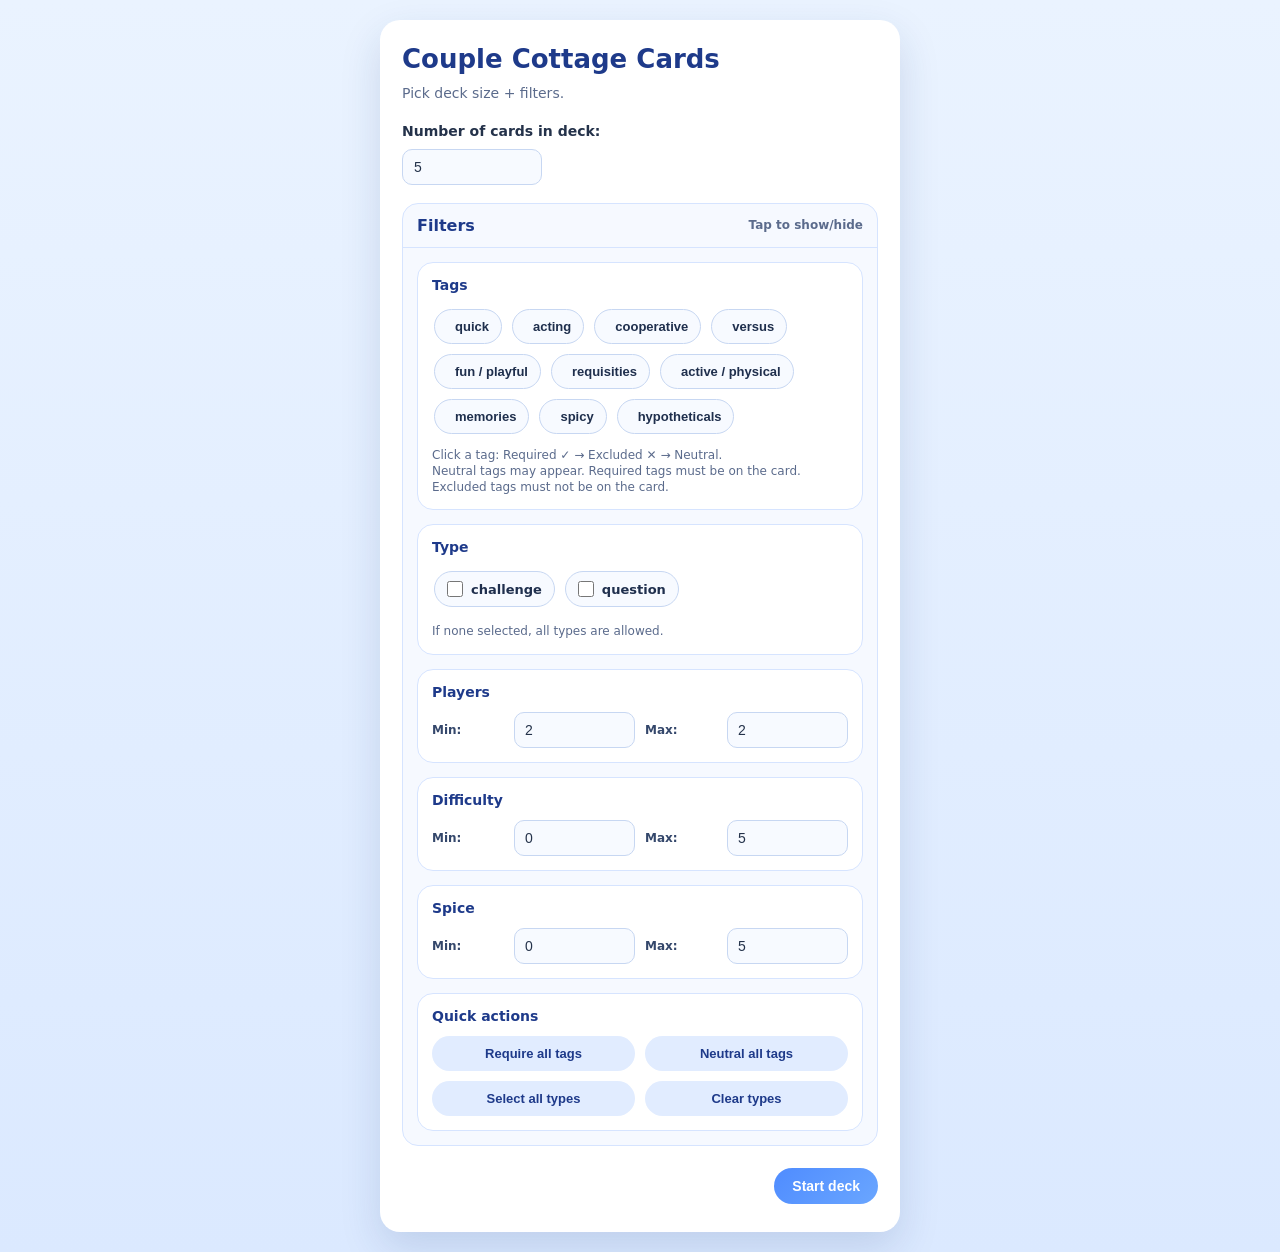
==== index.html @ f11a4154 "Initial commit" ====
<!DOCTYPE html>
<html lang="en">
<head>
    <meta charset="UTF-8" />
    <meta name="viewport" content="width=device-width, initial-scale=1" />
    <title>Couple Cottage Cards</title>
    <link rel="stylesheet" href="styles/style.css" />
    <link rel="stylesheet" href="styles/cards-special.css" />
    <link rel="stylesheet" href="styles/cards-default.css" />
</head>

<body>
<div class="app">

    <!-- CONFIG / HOME SCREEN -->
    <section id="config-screen" class="screen">
        <h1>Couple Cottage Cards</h1>
        <p class="subtitle">Pick deck size + filters.</p>

        <div class="config-panel">
            <div class="config-row">
                <label for="deckSizeInput"><b>Number of cards in deck:</b></label>
                <input id="deckSizeInput" type="number" min="1" max="50" value="5" />
            </div>

            <!-- Filters container (your JS fills #filters) -->
            <details class="filters-panel" open>
                <summary class="filters-summary">
                    <span class="filters-title">Filters</span>
                    <span class="filters-note">Tap to show/hide</span>
                </summary>
                <div id="filters"></div>
            </details>

            <div id="uiError" class="ui-error hidden"></div>

            <div class="config-actions">
                <button id="startButton" type="button">Start deck</button>
            </div>
        </div>
    </section>

    <!-- GAME / DECK SCREEN -->
    <section id="game-screen" class="screen hidden">
        <div class="top-bar">
            <button id="backButton" type="button">← Back</button>
            <button id="newDeckButton" type="button">New deck</button>
        </div>

        <div class="deck-wrapper">
            <div class="deck" id="deck" aria-label="Deck of cards"></div>
        </div>

        <p class="hint">
            Click the deck: first click flips the top card, second click removes it.
        </p>
    </section>

    <!-- MINI GAME SCREEN -->
    <section id="mini-game-screen" class="screen hidden">
        <div class="mini-game-topbar">
            <button id="exitMiniGameButton" class="btn">← Back to cards</button>
            <div id="miniGameTitle" class="mini-game-title">Mini game</div>
        </div>

        <div id="miniGameHost" class="mini-game-host"></div>
        <div id="miniGameError" class="ui-error hidden"></div>
    </section>

</div>

<script type="module" src="scripts/script.js"></script>
</body>
</html>
---- styles/style.css ----
/* =========================================================
   GLOBAL
   ========================================================= */
* { box-sizing: border-box; }

body{
    margin: 0;
    font-family: system-ui, -apple-system, BlinkMacSystemFont, "Segoe UI", sans-serif;
    background: linear-gradient(180deg, #eaf3ff 0%, #dbe9ff 100%);
    color: #24324a;

    display: flex;
    justify-content: center;
    align-items: center;
    min-height: 100vh;
}

/* When mini-game is open: prevent page scrolling */
body.mini-game-open{
    overflow: hidden;
}

/* App container (normal screens live in here) */
.app{
    width: 100%;
    max-width: 560px;
    padding: 20px;
}

/* =========================================================
   SCREENS
   ========================================================= */
.screen{
    background: #ffffff;
    border-radius: 20px;
    padding: 24px 22px 28px;
    box-shadow: 0 16px 40px rgba(30, 60, 120, 0.15);
    position: relative;
    z-index: 1;
}

.hidden{
    display: none !important;
    pointer-events: none !important;
}

/* Ensure config is always clickable above anything */
#config-screen{ z-index: 5; }
#game-screen{
    z-index: 4;
    display: flex;
    flex-direction: column;
    min-height: 80vh;
}

/* =========================================================
   MINI GAME SCREEN (FIXED, OPAQUE, CENTERED, NOT TRANSPARENT)
   Assumes your HTML has:
   <div id="mini-game-screen" class="screen hidden"> ... </div>
   ========================================================= */
#mini-game-screen{
    position: fixed;
    inset: 0;
    z-index: 9999;

    /* Center the mini-game "card" */
    margin: auto;

    /* Make this element the centered card */
    width: min(1100px, 85vw);
    height: 85vh;

    /* IMPORTANT: opaque card, not transparent */
    background: #ffffff;

    /* Keep your normal screen styling feel */
    border-radius: 20px;
    box-shadow: 0 18px 60px rgba(30, 60, 120, 0.22);

    /* Same internal layout style */
    padding: 18px 18px 18px;
    display: flex;
    flex-direction: column;
}

/* On very small screens, reduce padding a bit */
@media (max-width: 420px){
    #mini-game-screen{
        width: 92vw;
        height: 88vh;
        padding: 14px;
        border-radius: 18px;
    }
}

/* =========================================================
   HEADINGS / TEXT
   ========================================================= */
h1{
    margin: 0 0 10px;
    font-size: 26px;
    color: #1e3a8a;
}

.subtitle{
    margin: 0 0 20px;
    font-size: 14px;
    color: #5b6b8c;
    line-height: 1.35;
}

/* =========================================================
   CONFIG
   ========================================================= */
.config-panel{
    display: flex;
    flex-direction: column;
    gap: 18px;
}

.config-row{
    display: flex;
    flex-direction: column;
    gap: 10px;
    font-size: 14px;
}

.config-row input[type="number"]{
    width: 140px;
    padding: 9px 11px;
    border-radius: 10px;
    border: 1px solid #c7d7f2;
    background: #f7faff;
    color: #24324a;
    font-size: 14px;
}

.config-actions{
    display: flex;
    justify-content: flex-end;
    padding-top: 4px;
}

/* =========================================================
   BUTTONS
   ========================================================= */
button{
    padding: 10px 18px;
    border-radius: 999px;
    border: none;
    background: linear-gradient(135deg, #4f8cff, #6aa6ff);
    color: white;
    font-weight: 700;
    font-size: 14px;
    cursor: pointer;
    transition: transform 0.1s ease, box-shadow 0.1s ease, filter 0.15s ease;
}

button:hover{
    transform: translateY(-1px);
    box-shadow: 0 8px 18px rgba(79, 140, 255, 0.35);
    filter: brightness(1.05);
}

button:active{
    transform: translateY(0);
    box-shadow: none;
}

#backButton{
    background: #e1ecff;
    color: #1e3a8a;
}
#backButton:hover{ background: #d4e4ff; }

/* =========================================================
   ERRORS
   ========================================================= */
.ui-error{
    margin-top: 10px;
    padding: 10px 12px;
    border-radius: 12px;
    background: #fff1f2;
    border: 1px solid #fecdd3;
    color: #9f1239;
    font-size: 13px;
    white-space: pre-wrap;
}

/* =========================================================
   GAME SCREEN
   ========================================================= */
.top-bar{
    display: flex;
    justify-content: space-between;
    gap: 12px;
    margin-bottom: 18px;
}

.hint{
    margin-top: auto;
    font-size: 13px;
    color: #5b6b8c;
    text-align: center;
    line-height: 1.35;
}

/* =========================================================
   MINI GAME CONTENT (inside #mini-game-screen)
   ========================================================= */
.mini-game-topbar{
    display:flex;
    align-items:center;
    justify-content:space-between;
    gap:12px;
    margin-bottom:12px;
    flex: 0 0 auto;
}

.mini-game-title{
    font-weight:700;
    opacity:.9;
}

/* host fills remaining height; no scrollbars */
.mini-game-host{
    position: relative;
    flex: 1 1 auto;
    width: 100%;
    border-radius: 16px;
    overflow: hidden;              /* IMPORTANT: no scrollbars */
    background: #f7faff;
    border: 1px solid #d6e4ff;
    padding: 0;
}

/* iframe fills host */
.mini-game-frame{
    position: absolute;
    inset: 0;
    width: 100%;
    height: 100%;
    border: 0;
    display: block;
    background: transparent;
}


/* =========================================================
   FILTERS PANEL
   ========================================================= */
.filters-panel{
    border-radius: 16px;
    background: #f6f9ff;
    border: 1px solid #d6e4ff;
    overflow: hidden;
}

.filters-summary{
    display:flex;
    align-items:center;
    justify-content:space-between;
    gap: 12px;
    padding: 12px 14px;
    cursor: pointer;
    user-select: none;
    font-weight: 800;
    color: #1e3a8a;
}
.filters-panel summary::-webkit-details-marker{ display:none; }

.filters-title{ font-weight: 900; }

.filters-note{
    font-size: 12px;
    color: #5b6b8c;
    font-weight: 700;
}

#filters{
    padding: 14px;
    border-top: 1px solid #d6e4ff;
    display: flex;
    flex-direction: column;
    gap: 14px;
}

.filters-grid{
    display: grid;
    grid-template-columns: 1fr;
    gap: 14px;
}

.filter-block{
    background: #ffffff;
    border: 1px solid #d6e4ff;
    border-radius: 16px;
    padding: 14px;
    display: flex;
    flex-direction: column;
    gap: 12px;
}

.filter-title{
    font-weight: 900;
    color: #1e3a8a;
    font-size: 14px;
    margin: 0;
}

.filter-hint{
    margin: 0;
    font-size: 12px;
    color: #5b6b8c;
    line-height: 1.35;
}

.filter-row{
    display: grid;
    grid-template-columns: 72px 1fr 72px 1fr;
    gap: 10px;
    align-items: center;
}

@media (max-width: 420px){
    .filter-row{ grid-template-columns: 60px 1fr; }
}

.filter-row label{
    font-size: 12px;
    color: #34476b;
    font-weight: 700;
}

.filter-row input[type="number"]{
    width: 100%;
    padding: 9px 10px;
    border-radius: 10px;
    border: 1px solid #c7d7f2;
    background: #f7faff;
    color: #24324a;
    font-size: 14px;
}

.filter-actions{
    display: grid;
    grid-template-columns: 1fr 1fr;
    gap: 10px;
}

.filter-actions button{
    padding: 10px 14px;
    border-radius: 999px;
    border: none;
    background: #e1ecff;
    color: #1e3a8a;
    font-weight: 800;
    font-size: 13px;
    cursor: pointer;
    box-shadow: none;
    transform: none;
}

.filter-actions button:hover{
    background: #d4e4ff;
    box-shadow: none;
    filter: none;
}

/* =========================================================
   PILLS (TAGS / TYPES)
   ========================================================= */
.tag-grid,
.type-grid{
    display: flex;
    flex-wrap: wrap;
    gap: 10px;
    max-height: 130px;
    overflow: auto;
    padding: 4px 2px;
}

.pill-check{
    display: inline-flex;
    align-items: center;
    gap: 8px;
    padding: 9px 12px;
    border-radius: 999px;
    background: #f7faff;
    border: 1px solid #c7d7f2;
    cursor: pointer;
    user-select: none;
}

.pill-check:hover{ background: #eef5ff; }

.pill-check input{
    width: 16px;
    height: 16px;
    margin: 0;
    accent-color: #4f8cff;
}

.pill-check span{
    font-size: 13px;
    font-weight: 800;
    color: #1f2f4d;
}

.tag-grid::-webkit-scrollbar,
.type-grid::-webkit-scrollbar{
    height: 10px;
    width: 10px;
}
.tag-grid::-webkit-scrollbar-thumb,
.type-grid::-webkit-scrollbar-thumb{
    background: rgba(79,140,255,0.25);
    border-radius: 999px;
}
.tag-grid::-webkit-scrollbar-track,
.type-grid::-webkit-scrollbar-track{
    background: rgba(0,0,0,0.03);
    border-radius: 999px;
}
---- styles/cards-special.css ----
/* =========================================================
   Optional: Special cards styling hooks
   (your JS adds .is-special and .special-rare etc.)
   ========================================================= */

.card.is-special{
    box-shadow: 0 16px 34px rgba(30, 60, 120, 0.28);
}

.card.special-spicy .card-front{
    background: linear-gradient(135deg, #ff7b00, #ffb347);
}

/* CENTERED flame */
.card.special-spicy .card-front::after{
    content: "🔥";
    position: absolute;
    top: 50%;
    left: 50%;
    transform: translate(-50%, -50%);
    font-size: 96px;     /* adjust size here */
    opacity: 0.25;      /* subtle background effect */
    pointer-events: none;
    filter:
            drop-shadow(0 0 2px rgba(0,0,0,0.9))
            drop-shadow(0 0 6px rgba(0,0,0,0.7))
            drop-shadow(0 0 12px rgba(0,0,0,0.45))
            drop-shadow(0 6px 16px rgba(0,0,0,0.35));
}

.card.special-romantic .card-front{
    background: linear-gradient(135deg, #ff4e8c, #ff2e63);

}

.card.special-romantic .card-front::after{
    content: "❤️";
    position: absolute;
    top: 50%;
    left: 50%;
    transform: translate(-50%, -50%);
    font-size: 96px;     /* adjust size here */
    opacity: 0.35;      /* subtle background effect */
    pointer-events: none;
    filter:
            drop-shadow(0 0 2px rgba(0,0,0,0.9))
            drop-shadow(0 0 6px rgba(0,0,0,0.7))
            drop-shadow(0 0 12px rgba(0,0,0,0.45))
            drop-shadow(0 6px 16px rgba(0,0,0,0.35));
}

.card.special-game .card-front{
    background: linear-gradient(135deg, #2e74ff, #5eff00);

}

.card.special-game .card-front::after{
    content: "🎮";
    position: absolute;
    top: 50%;
    left: 50%;
    transform: translate(-50%, -50%);
    font-size: 96px;     /* adjust size here */
    opacity: 0.75;      /* subtle background effect */
    pointer-events: none;
    filter:
            drop-shadow(0 0 2px rgba(0,0,0,0.9))
            drop-shadow(0 0 6px rgba(0,0,0,0.7))
            drop-shadow(0 0 12px rgba(0,0,0,0.45))
            drop-shadow(0 6px 16px rgba(0,0,0,0.35));
}
---- styles/cards-default.css ----
/* =========================================================
   DECK / CARDS
   ========================================================= */
.deck-wrapper{
    display: flex;
    flex: 1;
    justify-content: center;
    align-items: center;

    /* makes the screen bigger around the cards */
    min-height: 420px;
    padding: 36px;

    overflow: visible; /* IMPORTANT: don't clip the stack */
}

/* Deck */
.deck{
    position: relative;
    width: 220px;
    height: 320px;
    perspective: 1000px;
}

/* Cards */
.card{
    position: absolute;
    width: 100%;
    height: 100%;
    border-radius: 16px;
    background: #ffffff;
    transform-style: preserve-3d;
    cursor: pointer;
    box-shadow: 0 14px 30px rgba(30, 60, 120, 0.25);
}

.deck .card{ pointer-events: none; }
.deck .card:last-child{ pointer-events: auto; }

.deck .card{
    --depth: 0;
    --flip: 0deg;

    top: 50%;
    left: 50%;
    transform:
            translate(-50%, -50%)
            translate(calc(var(--depth) * 2px), calc(var(--depth) * 4px))
            rotateY(var(--flip));

    transition: transform 0.6s ease;
}

.deck .card.is-flipped{ --flip: 180deg; }

.card-face{
    position: absolute;
    width: 100%;
    height: 100%;
    backface-visibility: hidden;
    border-radius: 16px;

    display: flex;
    align-items: center;
    justify-content: center;

    padding: 18px;
    text-align: center;
    font-size: 18px;
}

.card-front{
    background: linear-gradient(135deg, #6aa6ff, #8bbcff);
}

.card-back{
    background: #ffffff;
    transform: rotateY(180deg);
    color: #1f2f4d;
    font-weight: 600;
}

/* Game card inner layout: title centered, hint pinned bottom */
.card-back-content{
    position: relative;
    width: 100%;
    height: 100%;
}

.game-title{
    position: absolute;
    top: 50%;
    left: 50%;
    transform: translate(-50%, -50%);
    font-weight: 800;
    font-size: 18px;
    line-height: 1.2;
}

.game-hint{
    position: absolute;
    left: 0;
    right: 0;
    bottom: 0;
    padding-bottom: 2px;
    font-size: 13px;
    opacity: 0.8;
    font-weight: 600;
}
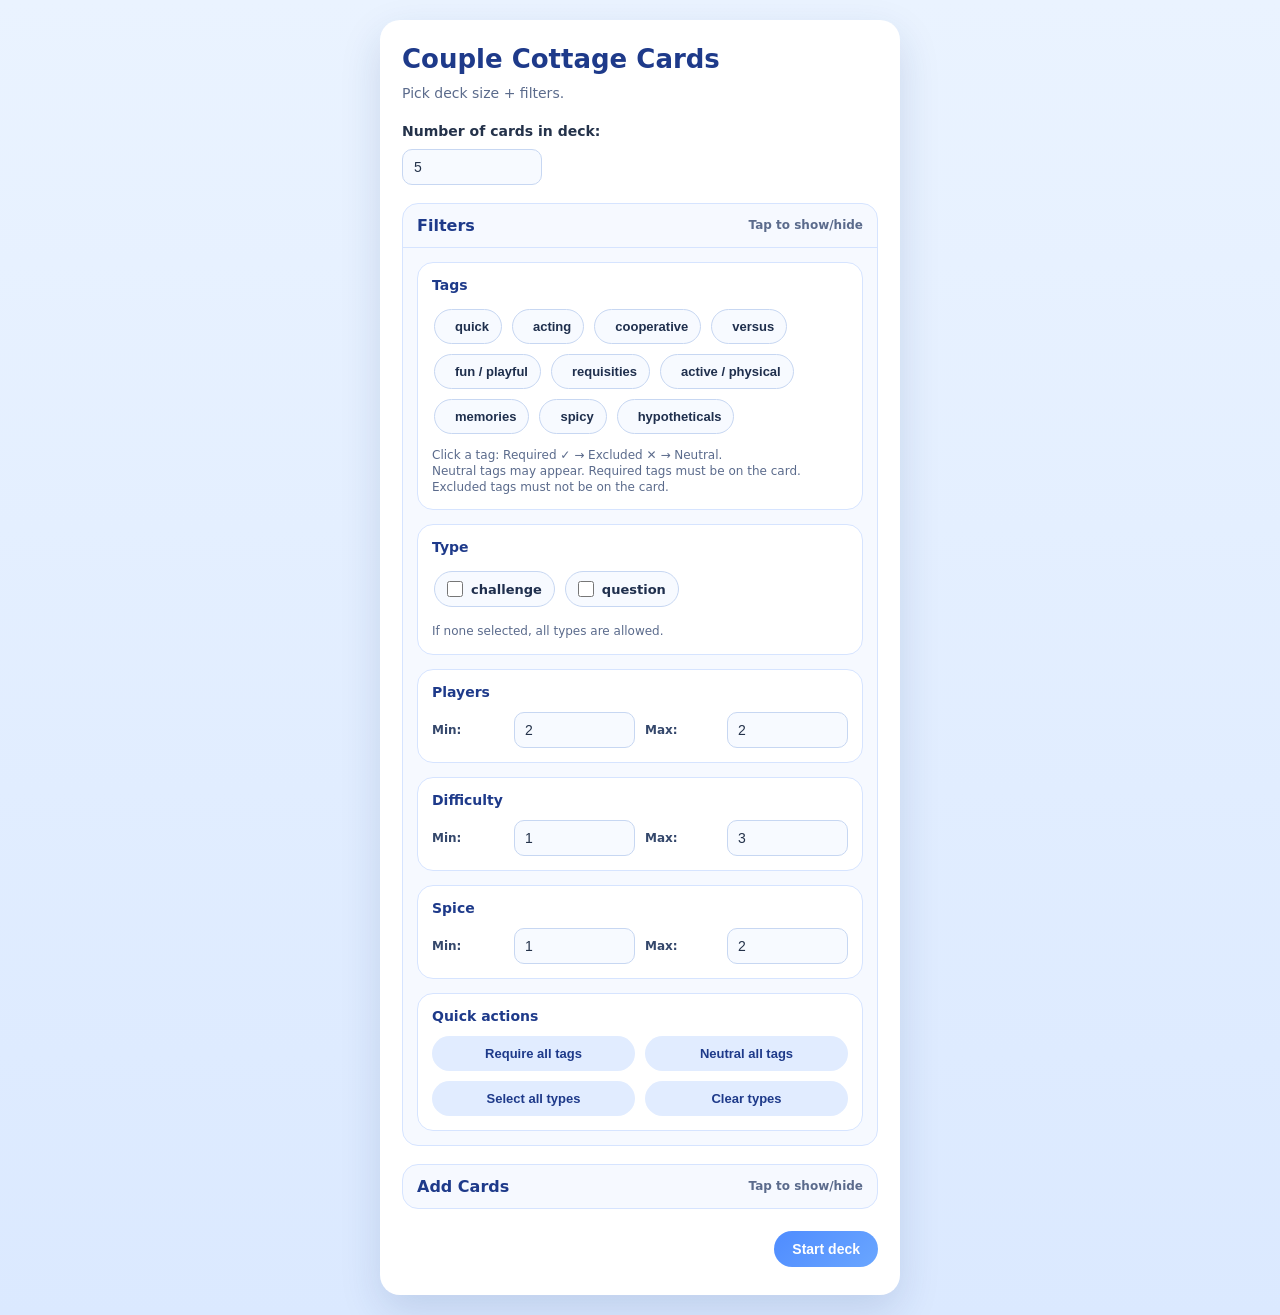
==== commit 230caec0: "New features: load cards, create cards" ====
--- a/index.html
+++ b/index.html
@@ -23,13 +23,22 @@
                 <input id="deckSizeInput" type="number" min="1" max="50" value="5" />
             </div>
 
-            <!-- Filters container (your JS fills #filters) -->
+            <!-- Filters container (filters.js fills #filters) -->
             <details class="filters-panel" open>
                 <summary class="filters-summary">
                     <span class="filters-title">Filters</span>
                     <span class="filters-note">Tap to show/hide</span>
                 </summary>
                 <div id="filters"></div>
+            </details>
+
+            <!-- Add Cards container (addCards.js fills #addCards) -->
+            <details class="filters-panel add-cards-panel">
+                <summary class="filters-summary">
+                    <span class="filters-title">Add Cards</span>
+                    <span class="filters-note">Tap to show/hide</span>
+                </summary>
+                <div id="addCards"></div>
             </details>
 
             <div id="uiError" class="ui-error hidden"></div>
--- a/styles/style.css
+++ b/styles/style.css
@@ -173,6 +173,18 @@
 }
 #backButton:hover{ background: #d4e4ff; }
 
+/* Secondary button style used by Add Cards */
+.secondary-button{
+    background: #e1ecff;
+    color: #1e3a8a;
+    box-shadow: none;
+}
+.secondary-button:hover{
+    background: #d4e4ff;
+    box-shadow: none;
+    filter: none;
+}
+
 /* =========================================================
    ERRORS
    ========================================================= */
@@ -277,7 +289,8 @@
     font-weight: 700;
 }
 
-#filters{
+#filters,
+#addCards{
     padding: 14px;
     border-top: 1px solid #d6e4ff;
     display: flex;
@@ -285,7 +298,8 @@
     gap: 14px;
 }
 
-.filters-grid{
+.filters-grid,
+.add-cards-grid{
     display: grid;
     grid-template-columns: 1fr;
     gap: 14px;
@@ -365,6 +379,130 @@
     background: #d4e4ff;
     box-shadow: none;
     filter: none;
+}
+
+/* =========================================================
+   ADD CARDS PANEL
+   ========================================================= */
+.add-cards-panel{
+    background: #f6f9ff;
+}
+
+.add-cards-block{
+    gap: 12px;
+}
+
+.add-cards-actions{
+    display: grid;
+    grid-template-columns: repeat(4, 1fr);
+    gap: 10px;
+}
+
+.add-cards-actions button{
+    width: 100%;
+    padding: 10px 14px;
+    font-size: 13px;
+}
+
+.add-cards-editor{
+    padding: 12px;
+    border-radius: 14px;
+    background: #f7faff;
+    border: 1px solid #d6e4ff;
+    display: flex;
+    flex-direction: column;
+    gap: 10px;
+}
+
+.add-cards-label{
+    font-size: 12px;
+    color: #34476b;
+    font-weight: 900;
+}
+
+.add-cards-textarea{
+    width: 100%;
+    min-height: 230px;
+    resize: vertical;
+    padding: 12px;
+    border-radius: 12px;
+    border: 1px solid #c7d7f2;
+    background: #ffffff;
+    color: #24324a;
+    font-family: ui-monospace, SFMono-Regular, Menlo, Monaco, Consolas, "Liberation Mono", "Courier New", monospace;
+    font-size: 12px;
+    line-height: 1.45;
+}
+
+.add-cards-textarea:focus{
+    outline: none;
+    border-color: #4f8cff;
+    box-shadow: 0 0 0 3px rgba(79, 140, 255, 0.15);
+}
+
+.add-cards-editor-actions{
+    display: grid;
+    grid-template-columns: 1fr 1fr;
+    gap: 10px;
+}
+
+.add-cards-editor-actions button{
+    width: 100%;
+    padding: 10px 14px;
+    font-size: 13px;
+}
+
+@media (max-width: 420px){
+    .add-cards-actions,
+    .add-cards-editor-actions{
+        grid-template-columns: 1fr;
+    }
+}
+
+.add-cards-status{
+    padding: 10px 12px;
+    border-radius: 12px;
+    background: #f7faff;
+    border: 1px solid #c7d7f2;
+    color: #34476b;
+    font-size: 13px;
+    font-weight: 700;
+}
+
+.add-cards-error{
+    padding: 10px 12px;
+    border-radius: 12px;
+    background: #fff1f2;
+    border: 1px solid #fecdd3;
+    color: #9f1239;
+    font-size: 13px;
+    white-space: pre-wrap;
+}
+
+.add-cards-preview{
+    padding: 10px 12px;
+    border-radius: 12px;
+    background: #f7faff;
+    border: 1px solid #d6e4ff;
+}
+
+.add-cards-preview-title{
+    margin-bottom: 8px;
+    font-size: 12px;
+    font-weight: 900;
+    color: #1e3a8a;
+}
+
+.add-cards-preview ul{
+    margin: 0;
+    padding-left: 18px;
+}
+
+.add-cards-preview li{
+    margin: 4px 0;
+    font-size: 12px;
+    line-height: 1.35;
+    color: #34476b;
 }
 
 /* =========================================================
@@ -422,3 +560,238 @@
     background: rgba(0,0,0,0.03);
     border-radius: 999px;
 }
+
+
+/* =========================================================
+   ADD CARDS - VISUAL CARD CREATOR
+   ========================================================= */
+.add-cards-creator{
+    padding: 12px;
+    border-radius: 14px;
+    background: #f7faff;
+    border: 1px solid #d6e4ff;
+    display: flex;
+    flex-direction: column;
+    gap: 12px;
+}
+
+.add-cards-creator-header{
+    display: flex;
+    justify-content: space-between;
+    gap: 12px;
+    align-items: flex-start;
+}
+
+.card-creator-preview{
+    display: grid;
+    grid-template-columns: 1fr 1fr;
+    gap: 14px;
+    align-items: stretch;
+}
+
+@media (max-width: 500px){
+    .card-creator-preview{
+        grid-template-columns: 1fr;
+    }
+}
+
+.creator-card-face{
+    position: relative;
+    width: 100%;
+    min-height: 210px;
+    border-radius: 22px;
+    border: 1px solid #d6e4ff;
+    padding: 18px;
+    box-shadow: 0 12px 26px rgba(30, 60, 120, 0.16);
+    overflow: hidden;
+    transform: none;
+    filter: none;
+}
+
+.creator-card-face:hover{
+    transform: translateY(-1px);
+    box-shadow: 0 16px 30px rgba(30, 60, 120, 0.22);
+    filter: none;
+}
+
+.creator-card-text-face{
+    background: #ffffff;
+    color: #24324a;
+    display: flex;
+    align-items: center;
+    justify-content: center;
+    text-align: center;
+    font-weight: 900;
+    line-height: 1.35;
+    cursor: text;
+}
+
+.creator-text-value{
+    display: block;
+    width: 100%;
+    max-width: 100%;
+    min-height: 76px;
+    padding: 12px;
+    border-radius: 16px;
+    overflow-wrap: anywhere;
+    white-space: pre-wrap;
+    outline: none;
+}
+
+.creator-text-value:empty::before{
+    content: attr(data-placeholder);
+    color: #8aa0c8;
+}
+
+.creator-text-value:focus{
+    background: #f7faff;
+    box-shadow: 0 0 0 3px rgba(79, 140, 255, 0.15);
+}
+
+.creator-card-back-face{
+    background: linear-gradient(135deg, #ff7b00, #ffb347);
+    color: #ffffff;
+    display: flex;
+    align-items: center;
+    justify-content: center;
+    flex-direction: column;
+    gap: 12px;
+    cursor: pointer;
+}
+
+.creator-icon-input{
+    position: relative;
+    z-index: 1;
+    width: min(180px, 90%);
+    padding: 0;
+    border: 0;
+    border-radius: 18px;
+    background: transparent;
+    color: #ffffff;
+    font-family: inherit;
+    font-size: 96px;
+    line-height: 1;
+    text-align: center;
+    opacity: 0.75;
+    cursor: text;
+    filter:
+            drop-shadow(0 0 2px rgba(0,0,0,0.9))
+            drop-shadow(0 0 6px rgba(0,0,0,0.7))
+            drop-shadow(0 0 12px rgba(0,0,0,0.45))
+            drop-shadow(0 6px 16px rgba(0,0,0,0.35));
+}
+
+.creator-icon-input:focus{
+    outline: none;
+    background: rgba(255,255,255,0.12);
+    box-shadow: 0 0 0 3px rgba(255,255,255,0.28);
+}
+
+.creator-back-label{
+    position: relative;
+    z-index: 1;
+    font-size: 12px;
+    font-weight: 900;
+    opacity: 0.92;
+    text-align: center;
+    text-shadow: 0 2px 8px rgba(0,0,0,0.35);
+}
+
+.creator-editor-box{
+    padding: 12px;
+    border-radius: 14px;
+    background: #ffffff;
+    border: 1px solid #d6e4ff;
+    display: flex;
+    flex-direction: column;
+    gap: 10px;
+}
+
+.creator-control-grid{
+    display: grid;
+    grid-template-columns: 1fr 1fr;
+    gap: 12px;
+}
+
+.creator-control-wide{
+    grid-column: 1 / -1;
+}
+
+@media (max-width: 420px){
+    .creator-control-grid{
+        grid-template-columns: 1fr;
+    }
+}
+
+.creator-control{
+    display: flex;
+    flex-direction: column;
+    gap: 8px;
+}
+
+.creator-control span,
+.creator-control-header{
+    font-size: 12px;
+    color: #34476b;
+    font-weight: 900;
+}
+
+.creator-control-header{
+    display: flex;
+    justify-content: space-between;
+    gap: 10px;
+    align-items: baseline;
+}
+
+.creator-slider-value{
+    color: #1e3a8a;
+    font-weight: 900;
+    font-size: 12px;
+}
+
+.creator-control input[type="text"]{
+    width: 100%;
+    padding: 10px 11px;
+    border-radius: 10px;
+    border: 1px solid #c7d7f2;
+    background: #f7faff;
+    color: #24324a;
+    font-size: 14px;
+}
+
+.creator-control input[type="range"]{
+    width: 100%;
+    padding: 0;
+    accent-color: #4f8cff;
+    cursor: pointer;
+}
+
+.creator-control input[type="text"]:focus{
+    outline: none;
+    border-color: #4f8cff;
+    box-shadow: 0 0 0 3px rgba(79, 140, 255, 0.15);
+}
+
+.creator-actions{
+    display: grid;
+    grid-template-columns: 1fr 1fr;
+    gap: 10px;
+}
+
+.creator-actions button{
+    width: 100%;
+    padding: 10px 14px;
+    font-size: 13px;
+}
+
+.secondary-button{
+    background: #e1ecff;
+    color: #1e3a8a;
+    box-shadow: none;
+}
+
+.secondary-button:hover{
+    background: #d4e4ff;
+    box-shadow: none;
+    filter: none;
+}
--- a/styles/cards-special.css
+++ b/styles/cards-special.css
@@ -49,6 +49,66 @@
             drop-shadow(0 6px 16px rgba(0,0,0,0.35));
 }
 
+.card.special-chaos .card-front{
+    background: linear-gradient(135deg, #99daff, #c261ff);
+}
+
+.card.special-chaos .card-front::after{
+    content: "🌀";
+    position: absolute;
+    top: 50%;
+    left: 50%;
+    transform: translate(-50%, -50%);
+    font-size: 96px;
+    opacity: 0.75;
+    pointer-events: none;
+    filter:
+            drop-shadow(0 0 2px rgba(0,0,0,0.9))
+            drop-shadow(0 0 6px rgba(0,0,0,0.7))
+            drop-shadow(0 0 12px rgba(0,0,0,0.45))
+            drop-shadow(0 6px 16px rgba(0,0,0,0.35));
+}
+
+.card.special-duel .card-front{
+    background: linear-gradient(135deg, #ff0000, #941100);
+}
+
+.card.special-duel .card-front::after{
+    content: "⚔️";
+    position: absolute;
+    top: 50%;
+    left: 50%;
+    transform: translate(-50%, -50%);
+    font-size: 96px;
+    opacity: 0.75;
+    pointer-events: none;
+    filter:
+            drop-shadow(0 0 2px rgba(0,0,0,0.9))
+            drop-shadow(0 0 6px rgba(0,0,0,0.7))
+            drop-shadow(0 0 12px rgba(0,0,0,0.45))
+            drop-shadow(0 6px 16px rgba(0,0,0,0.35));
+}
+
+.card.special-performance .card-front{
+    background: linear-gradient(135deg, #ff2e63, #ffcc00);
+}
+
+.card.special-performance .card-front::after{
+    content: "🎭";
+    position: absolute;
+    top: 50%;
+    left: 50%;
+    transform: translate(-50%, -50%);
+    font-size: 96px;
+    opacity: 0.75;
+    pointer-events: none;
+    filter:
+            drop-shadow(0 0 2px rgba(0,0,0,0.9))
+            drop-shadow(0 0 6px rgba(0,0,0,0.7))
+            drop-shadow(0 0 12px rgba(0,0,0,0.45))
+            drop-shadow(0 6px 16px rgba(0,0,0,0.35));
+}
+
 .card.special-game .card-front{
     background: linear-gradient(135deg, #2e74ff, #5eff00);
 
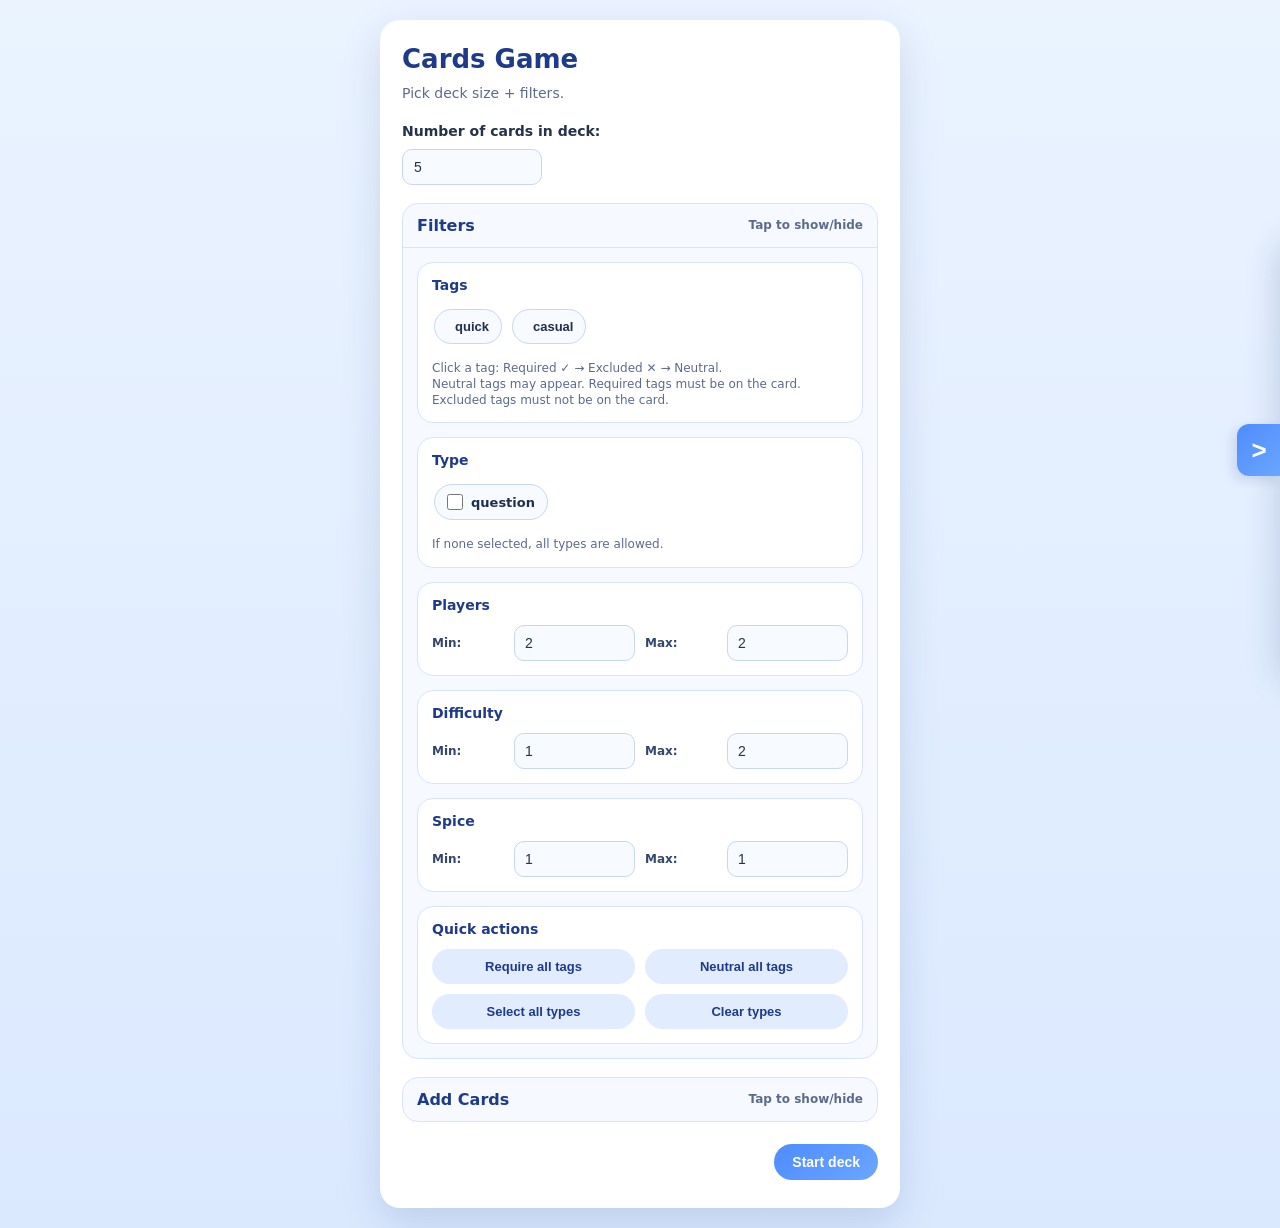
==== commit dd700fee: "New faeture, score board" ====
--- a/index.html
+++ b/index.html
@@ -7,6 +7,7 @@
     <link rel="stylesheet" href="styles/style.css" />
     <link rel="stylesheet" href="styles/cards-special.css" />
     <link rel="stylesheet" href="styles/cards-default.css" />
+    <link rel="stylesheet" href="./styles/scoreboard.css">
 </head>
 
 <body>
@@ -14,7 +15,7 @@
 
     <!-- CONFIG / HOME SCREEN -->
     <section id="config-screen" class="screen">
-        <h1>Couple Cottage Cards</h1>
+        <h1>Cards Game</h1>
         <p class="subtitle">Pick deck size + filters.</p>
 
         <div class="config-panel">
--- a/styles/style.css
+++ b/styles/style.css
@@ -672,7 +672,7 @@
     font-size: 96px;
     line-height: 1;
     text-align: center;
-    opacity: 0.75;
+    opacity: 0.95;
     cursor: text;
     filter:
             drop-shadow(0 0 2px rgba(0,0,0,0.9))
--- a/styles/cards-special.css
+++ b/styles/cards-special.css
@@ -19,7 +19,7 @@
     left: 50%;
     transform: translate(-50%, -50%);
     font-size: 96px;     /* adjust size here */
-    opacity: 0.25;      /* subtle background effect */
+    opacity: 0.95;      /* subtle background effect */
     pointer-events: none;
     filter:
             drop-shadow(0 0 2px rgba(0,0,0,0.9))
@@ -40,7 +40,7 @@
     left: 50%;
     transform: translate(-50%, -50%);
     font-size: 96px;     /* adjust size here */
-    opacity: 0.35;      /* subtle background effect */
+    opacity: 0.95;      /* subtle background effect */
     pointer-events: none;
     filter:
             drop-shadow(0 0 2px rgba(0,0,0,0.9))
@@ -60,7 +60,7 @@
     left: 50%;
     transform: translate(-50%, -50%);
     font-size: 96px;
-    opacity: 0.75;
+    opacity: 0.95;
     pointer-events: none;
     filter:
             drop-shadow(0 0 2px rgba(0,0,0,0.9))
@@ -80,7 +80,7 @@
     left: 50%;
     transform: translate(-50%, -50%);
     font-size: 96px;
-    opacity: 0.75;
+    opacity: 0.95;
     pointer-events: none;
     filter:
             drop-shadow(0 0 2px rgba(0,0,0,0.9))
@@ -100,7 +100,7 @@
     left: 50%;
     transform: translate(-50%, -50%);
     font-size: 96px;
-    opacity: 0.75;
+    opacity: 0.95;
     pointer-events: none;
     filter:
             drop-shadow(0 0 2px rgba(0,0,0,0.9))
@@ -121,11 +121,27 @@
     left: 50%;
     transform: translate(-50%, -50%);
     font-size: 96px;     /* adjust size here */
-    opacity: 0.75;      /* subtle background effect */
+    opacity: 0.95;      /* subtle background effect */
     pointer-events: none;
     filter:
             drop-shadow(0 0 2px rgba(0,0,0,0.9))
             drop-shadow(0 0 6px rgba(0,0,0,0.7))
             drop-shadow(0 0 12px rgba(0,0,0,0.45))
             drop-shadow(0 6px 16px rgba(0,0,0,0.35));
+}
+
+.card.special-heal .card-front {
+    background: linear-gradient(135deg, #00ff15, #5eff00);
+}
+
+.card.special-defend .card-front {
+background: linear-gradient(135deg, #6ba6ff, #8ab9ff);
+}
+
+.card.special-atack .card-front{
+    background: linear-gradient(135deg, #ff0000, #ff482e);
+}
+
+.card.special-normal .card-front {
+    background: linear-gradient(135deg, #ffffff, #f4f4f4);
 }
--- a/styles/cards-default.css
+++ b/styles/cards-default.css
@@ -70,7 +70,13 @@
 }
 
 .card-front{
-    background: linear-gradient(135deg, #6aa6ff, #8bbcff);
+    background: linear-gradient(135deg, #6ba6ff, #8ab9ff);
+}
+
+/* Make flashcard text match the original card text */
+.card-front:not(:empty) {
+    color: #1f2f4d;
+    font-weight: 600;
 }
 
 .card-back{
--- a/styles/scoreboard.css
+++ b/styles/scoreboard.css
@@ -0,0 +1,323 @@
+
+/* =========================================================
+   SCOREBOARD - DESKTOP SIDEBAR
+   ========================================================= */
+
+.scoreboard-panel {
+    position: fixed;
+    top: 50%;
+    right: 0;
+
+    width: 280px;
+    height: min(440px, calc(100dvh - 80px));
+
+    background: #ffffff;
+    border: 1px solid #d6e4ff;
+    border-radius: 18px 0 0 18px;
+
+    box-shadow: 0 12px 35px rgba(30, 60, 120, 0.22);
+
+    z-index: 1000;
+
+    transform: translate(100%, -50%);
+    transition: transform 0.3s ease;
+
+    overflow: visible;
+}
+
+/* Expanded sidebar */
+body.scoreboard-open .scoreboard-panel {
+    transform: translate(0, -50%);
+}
+
+/* Reserve space for the open sidebar on desktop */
+@media (min-width: 851px) {
+    body {
+        transition: padding-right 0.3s ease;
+    }
+
+    body.scoreboard-open {
+        padding-right: 300px;
+    }
+}
+
+/* =========================================================
+   COLLAPSE BUTTON
+   ========================================================= */
+
+.scoreboard-toggle {
+    position: absolute;
+
+    left: -44px;
+    top: 50%;
+    transform: translateY(-50%);
+
+    width: 44px;
+    height: 52px;
+
+    padding: 0;
+
+    background: linear-gradient(135deg, #4f8cff, #6aa6ff);
+    color: #ffffff;
+
+    border: none;
+    border-radius: 12px 0 0 12px;
+
+    font-size: 26px;
+    font-weight: 700;
+
+    display: flex;
+    align-items: center;
+    justify-content: center;
+
+    cursor: pointer;
+
+    box-shadow: -4px 4px 12px rgba(30, 60, 120, 0.15);
+}
+
+.scoreboard-toggle:hover {
+    filter: brightness(1.07);
+    transform: translateY(-50%);
+}
+
+/* =========================================================
+   SCOREBOARD CONTENT
+   ========================================================= */
+
+.scoreboard-content {
+    width: 100%;
+    height: 100%;
+
+    display: flex;
+    flex-direction: column;
+
+    padding: 16px;
+
+    overflow: hidden;
+}
+
+.scoreboard-header {
+    display: flex;
+    align-items: center;
+    justify-content: space-between;
+
+    gap: 10px;
+    margin-bottom: 16px;
+}
+
+.scoreboard-header h2 {
+    margin: 0;
+
+    font-size: 20px;
+    font-weight: 800;
+    color: #1e3a8a;
+}
+
+#scoreboard-add {
+    padding: 8px 14px;
+
+    font-size: 13px;
+    font-weight: 700;
+
+    white-space: nowrap;
+}
+
+/* =========================================================
+   PLAYER LIST
+   ========================================================= */
+
+.scoreboard-columns,
+.scoreboard-player {
+    display: grid;
+    grid-template-columns: minmax(0, 1fr) 65px 26px;
+
+    gap: 7px;
+    align-items: center;
+}
+
+.scoreboard-columns {
+    margin-bottom: 8px;
+
+    font-size: 12px;
+    font-weight: 800;
+    color: #5b6b8c;
+}
+
+.scoreboard-columns span:nth-child(2) {
+    text-align: center;
+}
+
+.scoreboard-list {
+    flex: 1;
+    min-height: 0;
+
+    overflow-y: auto;
+    overflow-x: hidden;
+
+    display: flex;
+    flex-direction: column;
+
+    gap: 9px;
+
+    padding-right: 3px;
+}
+
+/* Scrollbar */
+
+.scoreboard-list::-webkit-scrollbar {
+    width: 7px;
+}
+
+.scoreboard-list::-webkit-scrollbar-thumb {
+    background: #c7d7f2;
+    border-radius: 10px;
+}
+
+/* =========================================================
+   PLAYER INPUTS
+   ========================================================= */
+
+.scoreboard-name,
+.scoreboard-score {
+    width: 100%;
+    min-width: 0;
+
+    padding: 9px 8px;
+
+    border: 1px solid #c7d7f2;
+    border-radius: 10px;
+
+    background: #f7faff;
+    color: #24324a;
+
+    font-family: inherit;
+    font-size: 13px;
+}
+
+.scoreboard-name:focus,
+.scoreboard-score:focus {
+    outline: none;
+    border-color: #4f8cff;
+    box-shadow: 0 0 0 3px rgba(79, 140, 255, 0.15);
+}
+
+.scoreboard-score {
+    text-align: center;
+
+    /* Hide spinner arrows */
+    appearance: textfield;
+    -moz-appearance: textfield;
+}
+
+.scoreboard-score::-webkit-inner-spin-button,
+.scoreboard-score::-webkit-outer-spin-button {
+    -webkit-appearance: none;
+    margin: 0;
+}
+
+/* =========================================================
+   REMOVE PLAYER
+   ========================================================= */
+
+.scoreboard-remove {
+    width: 26px;
+    height: 30px;
+
+    padding: 0;
+
+    border-radius: 8px;
+
+    background: #fff1f2;
+    color: #e11d48;
+
+    font-size: 20px;
+    font-weight: 600;
+
+    display: flex;
+    align-items: center;
+    justify-content: center;
+
+    cursor: pointer;
+}
+
+.scoreboard-remove:hover {
+    background: #ffe4e6;
+    color: #be123c;
+
+    box-shadow: none;
+}
+
+/* Empty list */
+
+.scoreboard-empty {
+    padding: 18px 4px;
+
+    text-align: center;
+    font-size: 13px;
+    color: #8aa0c8;
+}
+
+/* =========================================================
+   MOBILE - BOTTOM DRAWER
+   ========================================================= */
+
+@media (max-width: 850px) {
+
+    .scoreboard-panel {
+        top: auto;
+
+        bottom: 0;
+        left: 0;
+        right: 0;
+
+        width: 100%;
+        height: min(320px, 42dvh);
+        max-height: none;
+
+        border-radius: 18px 18px 0 0;
+
+        transform: translateY(100%);
+    }
+
+    body.scoreboard-open .scoreboard-panel {
+        transform: translateY(0);
+    }
+
+    /* Reserve vertical space so the drawer
+       doesn't cover the main game content. */
+    body.scoreboard-open {
+        padding-bottom: min(320px, 42dvh);
+    }
+
+    /* Small tab visible at bottom when collapsed */
+    .scoreboard-toggle {
+        left: auto;
+        right: 14px;
+
+        top: -44px;
+
+        width: 48px;
+        height: 44px;
+
+        transform: none;
+
+        border-radius: 12px 12px 0 0;
+    }
+
+    .scoreboard-toggle:hover {
+        transform: none;
+    }
+
+    .scoreboard-content {
+        padding: 14px 18px;
+    }
+
+    .scoreboard-header {
+        margin-bottom: 10px;
+    }
+
+    .scoreboard-list {
+        padding-bottom: 8px;
+    }
+
+}
